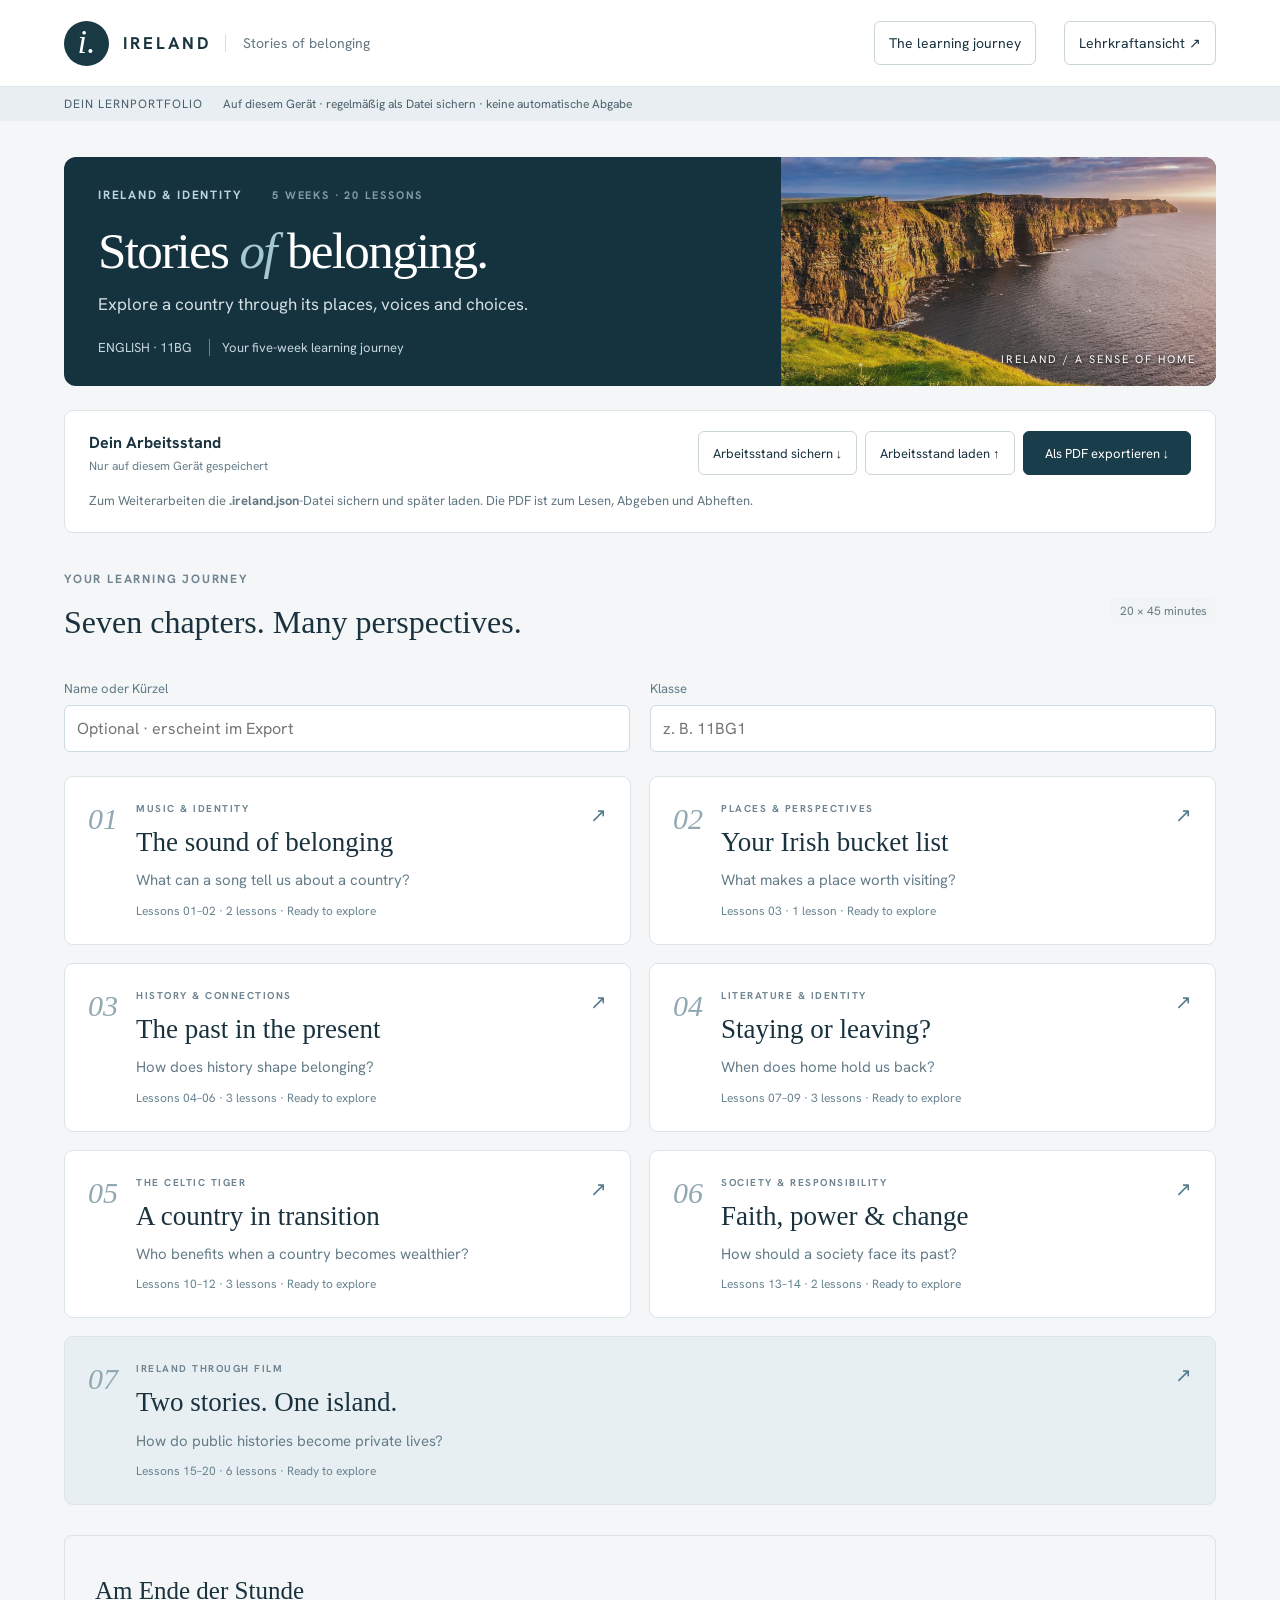
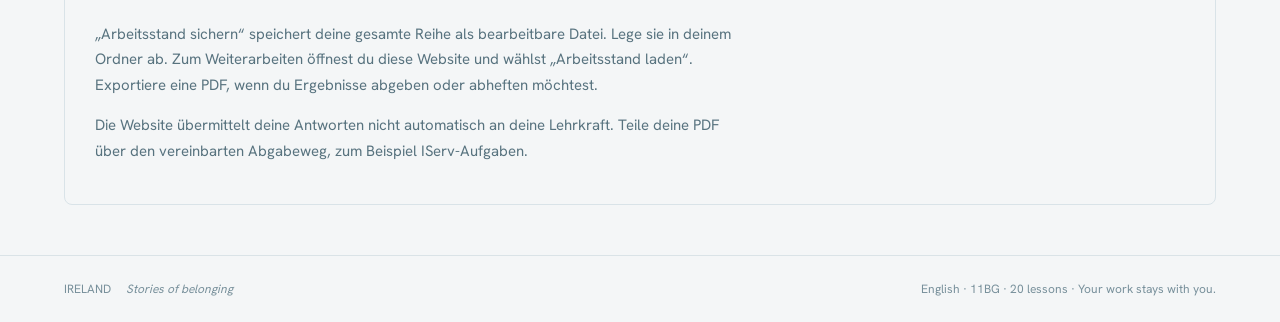
==== index.html @ 22796665 "Publish Ireland learning journey with seven chapters and portfolio export" ====
<!doctype html>
<html lang="en"><head><meta charset="utf-8"><meta name="viewport" content="width=device-width,initial-scale=1"><title>Ireland · Stories of belonging</title><meta name="description" content="A five-week English learning journey: Irish identity, history, literature and film."><link rel="icon" href="data:image/svg+xml,%3Csvg xmlns='http://www.w3.org/2000/svg' viewBox='0 0 40 40'%3E%3Crect width='40' height='40' rx='10' fill='%23142f3b'/%3E%3Ctext x='20' y='29' text-anchor='middle' font-size='29' fill='%23fff' font-family='Georgia'%3Ei%3C/text%3E%3C/svg%3E"><link rel="stylesheet" href="style.css"><link rel="stylesheet" href="course.css"></head><body>
<header><a class="brand" href="#overview" aria-label="Ireland course overview"><span class="brandmark">i.</span><strong>IRELAND</strong><span class="brand-sub">Stories of belonging</span></a><div class="header-right"><button id="overview-link" class="quiet">The learning journey</button><button id="role" class="quiet">Lehrkraftansicht ↗</button></div></header>
<div class="demo" lang="de">DEIN LERNPORTFOLIO <span>Auf diesem Gerät · regelmäßig als Datei sichern · keine automatische Abgabe</span></div>
<main id="student">
 <section class="intro"><div class="intro-copy"><div class="eyebrow" id="chapter-theme">IRELAND & IDENTITY <span>5 WEEKS · 20 LESSONS</span></div><h1 id="chapter-title">Stories <i>of</i> belonging.</h1><p id="chapter-intro">Explore a country through its places, voices and choices.</p><div class="meta" id="chapter-meta">ENGLISH · 11BG <span>Your five-week learning journey</span></div></div><div class="landscape" role="img" aria-label="Irish cliffs above the Atlantic Ocean"><span>IRELAND / A SENSE OF HOME</span></div></section>
 <section class="portfolio-bar" aria-label="Save and load your work" lang="de"><div><strong>Dein Arbeitsstand</strong><small id="save-status" role="status">Nur auf diesem Gerät gespeichert</small></div><div class="file-actions"><button class="quiet" id="save-work">Arbeitsstand sichern ↓</button><button class="quiet" id="load-work">Arbeitsstand laden ↑</button><button class="primary" id="export-pdf">Als PDF exportieren ↓</button></div><p>Zum Weiterarbeiten die <b>.ireland.json</b>-Datei sichern und später laden. Die PDF ist zum Lesen, Abgeben und Abheften.</p><div id="file-result" role="status" hidden></div></section>
 <div id="overview"></div>
 <div id="lesson" hidden><nav class="steps" aria-label="Learning steps"></nav>
 <div class="input-toolbar"><button class="back-link" id="back-overview">← All chapters</button><button id="pencil-mode" class="quiet" aria-pressed="false" aria-controls="pencil-guide">✎ Apple Pencil</button></div>
 <details id="pencil-guide" class="pencil-guide" lang="de" hidden><summary>Mit dem Apple Pencil schreiben</summary><p>Die Schreibfelder sind jetzt größer. Aktiviere auf deinem iPad unter <b>Einstellungen → Apple Pencil → Kritzeln</b> die Handschrifterkennung und schreibe direkt in ein Textfeld. Das iPad wandelt deine Handschrift in Text um. Kontrolliere erkannte Wörter vor dem Export.</p><p>Du brauchst ein kompatibles iPad und einen unterstützten Stift. Die Website kann „Kritzeln“ nicht selbst einschalten; die Tastatur bleibt nutzbar.</p><a href="https://support.apple.com/de-de/guide/ipad/ipad355ab2a7/ipados" target="_blank" rel="noopener">Apples Anleitung öffnen ↗</a></details>
 <div class="workspace"><article id="content"></article><aside id="companion"></aside></div></div>
</main>
<main id="teacher" hidden></main>
<dialog id="import-dialog" lang="de" aria-labelledby="import-title"><h2 id="import-title">Arbeitsstand laden</h2><div id="import-preview"></div><p>Das Laden ersetzt die aktuell geöffneten Antworten der gesamten Reihe. Sichere deinen bisherigen Stand vorher, wenn du ihn behalten möchtest.</p><div class="dialog-actions"><button class="quiet" id="before-import">Bisherigen Stand sichern</button><button class="quiet" id="cancel-import">Abbrechen</button><button class="primary" id="confirm-import">Diesen Stand laden</button></div></dialog>
<dialog id="pdf-dialog" lang="de" aria-labelledby="pdf-title"><h2 id="pdf-title">Dein Portfolio als PDF</h2><p>Die PDF enthält deine Antworten, Notizen und Rückmeldungen. Sie wird auf diesem Gerät erstellt.</p><label for="pdf-scope">Umfang</label><select id="pdf-scope"><option value="all">Gesamte Reihe</option><option value="current">Aktuelles Kapitel</option></select><p class="source">Auf dem iPad: PDF öffnen → Teilen → „In Dateien sichern“. Zum späteren Bearbeiten zusätzlich „Arbeitsstand sichern“ verwenden.</p><div class="dialog-actions"><button class="quiet" id="cancel-pdf">Abbrechen</button><button class="primary" id="create-pdf">PDF erstellen</button></div><p id="pdf-status" role="status"></p></dialog>
<input id="work-file" type="file" accept=".json,.ireland.json,application/json" hidden>
<footer><span>IRELAND <i>Stories of belonging</i></span><span>English · 11BG · 20 lessons · Your work stays with you.</span></footer><div class="toast" id="toast" role="status" hidden></div>
<script src="jspdf.umd.min.js"></script><script src="course.js"></script><script src="portfolio.js"></script><script src="app.js"></script>
</body></html>
---- style.css ----
@font-face{font-family:Hanken;src:url('hanken.woff2')}*{box-sizing:border-box}html{font-size:16px}body{margin:0;background:#f4f6f7;color:#19323e;font-family:Hanken,Arial,sans-serif}button,textarea{font:inherit}button,a{touch-action:manipulation}button{cursor:pointer}button:focus-visible,a:focus-visible,summary:focus-visible,textarea:focus-visible{outline:3px solid #cd8c37;outline-offset:4px}header{height:87px;display:flex;align-items:center;justify-content:space-between;padding:0 5%;background:white;border-bottom:1px solid #e1e6e8}.brand{display:flex;align-items:center;gap:14px;text-decoration:none;color:inherit}.brandmark{font:italic 34px Georgia;background:#193944;color:white;border-radius:50%;width:45px;height:45px;text-align:center;padding-top:2px}.brand strong{letter-spacing:3px;font-size:17px}.brand-sub{border-left:1px solid #d8dfe2;padding-left:17px;color:#637681;font-size:14px}.header-right{display:flex;align-items:center;gap:28px}.class,.eyebrow{font-size:12px;font-weight:700;letter-spacing:1.8px}.quiet{border:1px solid #cad6da;border-radius:6px;background:white;padding:10px 14px;font-size:14px;color:#19323e}.demo{padding:9px 5%;background:#e8eef1;color:#4a606c;font-size:12px;letter-spacing:1px}.demo span{letter-spacing:0;margin-left:16px}main{max-width:1440px;margin:auto;padding:36px 5% 50px}.intro{display:grid;grid-template-columns:1.65fr 1fr;background:#15333f;border-radius:12px;overflow:hidden;color:white}.intro-copy{padding:30px 34px}.eyebrow{color:#708591}.intro .eyebrow{color:#bdd4de}.eyebrow span{margin-left:25px;font-size:11px;opacity:.65}h1{font:normal clamp(36px,4vw,60px)/1.12 Georgia,serif;letter-spacing:-1.7px;margin:19px 0 14px}h1 i{color:#a4c8d0;font-weight:normal}.intro p{font-size:17px;color:#d4dfe3;margin:0 0 24px}.meta{font-size:13px;color:#c7d7dc;display:flex;gap:5px;flex-wrap:wrap}.meta span{border-left:1px solid #6a828b;margin-left:12px;padding-left:12px}.landscape{position:relative;background:linear-gradient(90deg,#15333f33,#07121b11),url('ireland.jpg') center/cover;min-height:215px}.landscape span{position:absolute;bottom:20px;right:20px;font-size:11px;letter-spacing:2px;color:white;text-shadow:0 1px 4px black}.steps{display:flex;border-bottom:1px solid #d8e1e5;margin:30px 0 28px;gap:10px}.steps button{flex:1;text-align:left;border:0;background:transparent;padding:14px 8px 19px;color:#627682;font-size:15px;border-bottom:3px solid transparent}.steps button span{display:inline-flex;align-items:center;justify-content:center;border:1px solid #d0dce1;border-radius:50%;width:29px;height:29px;margin-right:9px;font-size:12px}.steps button[aria-current]{color:#183c4a;border-bottom-color:#183c4a;font-weight:700}.steps button[aria-current] span{background:#183c4a;color:white;border-color:#183c4a}.workspace{display:grid;grid-template-columns:minmax(0,1fr) 280px;gap:34px}article#content{background:white;border:1px solid #e1e6e8;border-radius:9px;padding:32px 42px;min-height:530px}.content-top{display:flex;justify-content:space-between;align-items:center;gap:15px}.content-top .eyebrow{font-size:11px}.tag{font-size:12px;color:#6a7a83;background:#f0f4f5;padding:5px 9px;border-radius:4px}h2{font:normal 30px/1.25 Georgia;margin:14px 0}h3{font:normal 22px/1.3 Georgia}.lead{color:#5a6f7a;line-height:1.65;margin:10px 0 25px;font-size:16px}.story{border-top:1px solid #e5ebed;padding-top:10px;counter-reset:para}.story p{font:18px/1.95 Georgia;color:#34434a;position:relative;margin:19px 0;padding-left:28px}.story p:before{counter-increment:para;content:counter(para);position:absolute;left:0;top:4px;font:11px Hanken,Arial;color:#90a0a7}.story p:first-child:first-letter{font-size:42px;float:left;line-height:1.2;margin-right:4px}.source{font-size:12px;color:#70828b;line-height:1.6}.actions{margin-top:28px;border-top:1px solid #e0e8eb;padding-top:22px;display:flex;justify-content:space-between;gap:16px;align-items:center}.primary{background:#193d4a;color:white;border:1px solid #193d4a;padding:12px 21px;border-radius:6px;font-size:14px}.primary:hover{background:#285363}.secondary{padding:12px 18px;border:1px solid #cbd7dc;background:white;border-radius:6px;color:#294957;font-size:14px}.actions small{font-size:12px;color:#73848d}.aside-heading{font-size:11px;letter-spacing:2px;display:flex;justify-content:space-between;padding:3px 0 18px;color:#65808b}.aside-heading span{font-size:19px}aside section{padding:19px 0;border-top:1px solid #d7e0e5}aside h2{font-size:28px;line-height:1.3}aside p{color:#667a85;font-size:14px;line-height:1.7}details{border-top:1px solid #d7e0e5;padding:17px 0}summary{cursor:pointer;font-size:15px;font-weight:600}dl{font-size:14px}dt{margin-top:17px;color:#294c59}dd{margin:5px 0;color:#6b7c86;line-height:1.5}.note label{font:20px Georgia}.note textarea{margin-top:14px;height:125px;background:#edf1f3;border:1px solid #d9e1e5;padding:12px;font-size:14px;width:100%;border-radius:5px;resize:vertical}.note small{font-size:12px;color:#6d808b;display:block;margin-top:8px}textarea{color:#233f4c}textarea::placeholder{color:#7d8c95}footer{max-width:1440px;margin:auto;padding:25px 5%;border-top:1px solid #dae3e7;display:flex;justify-content:space-between;color:#78909b;font-size:12px;gap:20px}footer i{margin-left:12px}.dilemma{display:grid;grid-template-columns:1fr 1fr;gap:20px}.field label{font-size:15px;display:block;font-weight:600;margin-bottom:10px}.field textarea{width:100%;min-height:150px;border:1px solid #ced9df;border-radius:6px;padding:15px;line-height:1.6;resize:vertical}.field small{display:block;color:#647985;font-size:13px;margin:8px 0 22px}.field.full{margin-top:24px}.writing{min-height:320px!important;font-family:Georgia!important;font-size:18px!important;line-height:1.9!important}.word-count{text-align:right;color:#6d7e88;font-size:12px;margin-top:8px}.prompt{background:#eef3f5;border-left:3px solid #829da8;padding:14px 18px;font-size:15px;line-height:1.7;margin:22px 0}.check{display:flex;gap:12px;margin:18px 0;font-size:16px;line-height:1.5}.check input{width:19px;height:19px;accent-color:#254d5d}.review-text{white-space:pre-wrap;font:17px/1.8 Georgia;background:#f4f6f7;padding:20px;border-radius:6px;max-height:360px;overflow:auto}.success{background:#e5f0ed;padding:17px;border-radius:6px;color:#24574e;line-height:1.6}.teacher-heading{display:flex;align-items:center;justify-content:space-between;gap:24px;margin:20px 0 36px}.teacher-heading h1{font-size:42px}.teacher-heading p{color:#607985}.teacher-layout{display:grid;grid-template-columns:290px 1fr;gap:30px}.submissions h2{font-size:24px}.submissions h2 span{font:12px Hanken;display:block;margin-top:8px;color:#748b95}.submission{display:block;width:100%;text-align:left;padding:20px;margin:12px 0;background:white;border:1px solid #dce4e8;border-radius:7px;color:#244652}.submission strong{display:block;font-size:16px}.submission span{display:block;font-size:13px;color:#74858c;margin-top:7px}.submission.selected{border:2px solid #345966;background:#edf3f5}.teacher-paper{background:white;border:1px solid #dce4e8;border-radius:9px;padding:32px}.toast{position:fixed;bottom:24px;left:50%;transform:translateX(-50%);padding:14px 22px;border-radius:7px;background:#183b48;color:white;box-shadow:0 5px 20px #0002;font-size:14px;z-index:3}.feedback{margin-top:20px;background:#e9f2ef;padding:18px;border-radius:6px}.feedback p{white-space:pre-wrap}.empty{padding:40px 0;color:#70838e;line-height:1.8}button:disabled{cursor:default;opacity:.5}[hidden]{display:none!important}@media(min-width:1500px){main{padding-left:60px;padding-right:60px}}@media(max-width:1050px){.brand-sub{display:none}.workspace{grid-template-columns:minmax(0,1fr) 230px;gap:20px}article#content{padding:25px}.steps button{font-size:13px}.intro-copy{padding:25px}.meta span{display:none}}@media(max-width:760px){header{height:74px;padding:0 5%;gap:10px}.class{display:none}.quiet{font-size:12px;padding:9px}.brand{gap:9px}.brand strong{font-size:14px}.demo{font-size:10px;line-height:1.7}.demo span{display:block;margin:0}main{padding-top:22px}.intro{grid-template-columns:1fr}.intro-copy{padding:24px}.intro h1{font-size:39px}.intro .eyebrow span{display:none}.landscape{min-height:100px;background-position:center 40%}.landscape span{font-size:10px;bottom:12px}.steps{display:grid;grid-template-columns:1fr 1fr;gap:0;margin-top:16px}.steps button{padding:12px 3px;font-size:13px}.workspace,.teacher-layout{grid-template-columns:1fr}.workspace aside{display:grid;grid-template-columns:1fr;gap:0}.story p{font-size:17px;padding-left:20px}article#content{padding:22px 19px}.dilemma{grid-template-columns:1fr}.actions{flex-wrap:wrap}.teacher-heading{display:block}.teacher-heading h1{font-size:34px}.teacher-heading button{margin-top:15px}.teacher-paper{padding:22px}footer{flex-direction:column;line-height:1.6}.eyebrow{font-size:11px}h2{font-size:27px}}

/* Tablet reading and native Apple Pencil text entry. */
.input-toolbar{display:flex;align-items:center;justify-content:space-between;gap:16px;margin:-8px 0 20px}.input-toolbar>span{font-size:11px;letter-spacing:1.8px;color:#708591}.input-toolbar button{min-height:44px;font-size:14px}.input-toolbar button[aria-pressed="true"]{background:#193d4a;color:white;border-color:#193d4a}.pencil-guide{padding:20px 24px;margin:0 0 24px;background:#e9f0f3;border:1px solid #cbdbe1;border-radius:8px;font-size:15px;line-height:1.65}.pencil-guide p{margin:8px 0;color:#4c6572}.pencil-guide a{color:#234e60;display:inline-block;min-height:44px;padding-top:10px}.pencil-mode .field textarea{min-height:250px;font-size:20px;line-height:1.9;padding:22px}.pencil-mode .field .writing{min-height:440px!important;font-size:21px!important;line-height:2!important}.pencil-mode .note textarea{min-height:210px;font-size:18px;line-height:1.8;padding:18px}textarea{scroll-margin-block:90px;max-width:100%;font-size:16px}.field textarea{font-size:16px}.note textarea{font-size:16px}.check{min-height:44px;align-items:center}.check input{flex-shrink:0}.quiet,.primary,.secondary,summary{min-height:44px}summary{display:list-item;padding:10px 0}details{padding:7px 0}.steps button{min-height:54px;font-size:14px}.workspace>*,.teacher-layout>*{min-width:0}.review-text, .story, .feedback{overflow-wrap:anywhere}
@media(min-width:761px) and (max-width:900px){.workspace{grid-template-columns:1fr}.workspace aside{display:grid;grid-template-columns:1fr 1fr;gap:0 28px}.aside-heading{grid-column:1/-1}article#content{padding:30px 36px}.intro{grid-template-columns:1.8fr 1fr}.intro h1{font-size:42px}.intro .eyebrow span{display:none}.teacher-layout{grid-template-columns:230px minmax(0,1fr);gap:20px}.teacher-paper{padding:24px}.teacher-heading h1{font-size:36px}.header-right{gap:14px}.class{font-size:11px}.steps button{padding-left:2px;padding-right:2px}.steps button span{margin-right:5px}}
@media(pointer:coarse){textarea{font-size:16px}.field textarea{min-height:190px}.note textarea{min-height:150px}.steps button{min-height:60px}.quiet,.primary,.secondary{padding-top:13px;padding-bottom:13px}}
@media(max-width:760px){.pencil-guide{padding:18px}.pencil-mode .field .writing{min-height:350px!important}.input-toolbar{margin-top:0}}
@media(prefers-reduced-motion:reduce){html{scroll-behavior:auto}}
---- course.css ----
.portfolio-bar{background:white;border:1px solid #dce4e8;border-radius:9px;padding:20px 24px;margin:24px 0;display:flex;flex-wrap:wrap;align-items:center;justify-content:space-between;gap:15px}.portfolio-bar strong{font-size:16px}.portfolio-bar small{display:block;color:#667e89;font-size:12px;margin-top:5px}.portfolio-bar p{flex-basis:100%;font-size:13px;color:#617681;margin:0;line-height:1.65}.file-actions{display:flex;gap:8px;flex-wrap:wrap}.file-actions button{font-size:13px}.overview-heading{display:flex;justify-content:space-between;align-items:center;margin:34px 0 20px;gap:16px}.overview-heading h2{font-size:32px}.chapter-grid{display:grid;grid-template-columns:1fr 1fr;gap:18px}.chapter-card{display:flex;align-items:flex-start;gap:18px;text-align:left;padding:25px 23px;background:white;border:1px solid #dbe4e8;border-radius:9px;color:#19323e;transition:border-color .2s,transform .2s}.chapter-card:hover{border-color:#608694;transform:translateY(-2px)}.chapter-card:last-child{grid-column:1/-1;background:#e8eff2}.chapter-number{font:italic 30px Georgia;color:#91a8b2}.card-content{display:flex;flex-direction:column;gap:11px;flex:1}.card-content .eyebrow{font-size:10px;letter-spacing:1.5px}.card-content strong{font:27px/1.2 Georgia}.card-content>span:not(.eyebrow){font-size:15px;color:#657d89;line-height:1.5}.card-content small{font-size:12px;color:#688390}.card-arrow{font-size:20px;color:#557b8c}.profile-fields{display:flex;gap:20px;margin:24px 0}.profile-fields label{display:block;flex:1;font-size:13px;color:#607b86}.profile-fields input{display:block;width:100%;margin-top:8px;padding:12px;border:1px solid #cddce2;border-radius:6px;background:#fff;color:#294652;font:16px Hanken,Arial}.end-of-lesson{margin-top:30px;padding:25px 30px;border:1px solid #d9e3e8;border-radius:8px}.end-of-lesson h2{font-size:25px}.end-of-lesson p{font-size:15px;line-height:1.7;color:#58737f;max-width:80ch}.back-link{border:0;background:transparent;color:#3e687b;padding:12px 0;min-height:44px;font-size:14px}.material-links{display:flex;flex-direction:column;gap:6px;margin:12px 0}.material-links a{color:#355e72;font-size:14px;line-height:1.6;padding:8px 0;overflow-wrap:anywhere;text-underline-offset:4px}.select-label{display:block;font-size:15px;margin:12px 0}select{font:16px Hanken,Arial;background:white;border:1px solid #cbd9df;color:#19323e;padding:12px;border-radius:6px;max-width:100%}.answers-review{margin-bottom:24px}.teacher-notice{padding:24px;border:1px solid #d4e0e5;background:#eaf0f3;border-radius:8px;font-size:15px;line-height:1.7}.teacher-notice button{margin-right:10px}.week-strip{display:grid;grid-template-columns:repeat(5,1fr);gap:12px;margin:24px 0}.week-strip>div{background:white;border:1px solid #dbe3e7;padding:16px;border-radius:7px}.week-strip span{display:block;font-size:13px;line-height:1.6;margin-top:9px;color:#66808b}.teacher-unit{margin:15px 0;background:white;border:1px solid #dce5e9;border-radius:8px;padding:20px 25px}.teacher-unit summary{font:23px/1.5 Georgia}.teacher-unit summary span{font:14px Hanken;margin-right:12px;color:#72909b}.teacher-unit summary small{font:12px Hanken;float:right;color:#71909a;margin-top:8px}.teacher-unit h4{font-weight:600;font-size:15px;margin-top:25px}.teacher-unit .review-text{max-height:250px}dialog{color:#19323e;border:1px solid #c9d8df;border-radius:12px;padding:30px;max-width:620px;width:calc(100% - 32px);max-height:85dvh;overflow:auto;box-shadow:0 20px 80px #10263033}dialog::backdrop{background:#10263177}dialog h2{margin-top:0}dialog p{line-height:1.7;font-size:15px}dialog label{display:block;margin:20px 0 10px}.dialog-actions{display:flex;gap:10px;justify-content:flex-end;flex-wrap:wrap;margin-top:24px}#file-result{width:100%;font-size:14px;line-height:1.8;color:#355d6d}#file-result a{color:#214b60;margin:0 8px;text-underline-offset:4px}#file-result button{margin-left:10px}#pdf-status{color:#815027}#content .field:first-child{margin-top:0}.content-top .tag{max-width:50%;text-align:right}a:focus-visible,input:focus-visible,select:focus-visible{outline:3px solid #bd8a4c;outline-offset:3px}.toast{max-width:calc(100vw - 28px);width:max-content;line-height:1.5}header .quiet{white-space:nowrap}
@media(max-width:1050px){.brand-sub{display:none}.portfolio-bar{padding:18px}.file-actions{width:100%}.week-strip{grid-template-columns:repeat(3,1fr)}}
@media(max-width:760px){.chapter-grid{grid-template-columns:1fr}.chapter-card:last-child{grid-column:auto}.chapter-card{padding:22px 18px}.card-content strong{font-size:25px}.overview-heading{align-items:flex-start}.overview-heading h2{font-size:28px}.overview-heading .tag{display:none}.profile-fields{flex-direction:column;gap:14px}.file-actions button{flex:1 1 auto}.week-strip{grid-template-columns:1fr 1fr}.header-right{gap:6px}header .quiet{font-size:11px;padding:10px 8px}#overview-link{max-width:90px;white-space:normal}.brand strong{letter-spacing:1px;font-size:12px}.brandmark{width:36px;height:36px;font-size:28px}header{padding:0 4%}.teacher-unit{padding:15px}.teacher-unit summary{font-size:21px}.teacher-unit summary small{float:none;display:block;margin-left:0}.end-of-lesson{padding:18px}.content-top .tag{display:none}.portfolio-bar p{font-size:12px}}
@media(prefers-reduced-motion:reduce){.chapter-card{transition:none}.chapter-card:hover{transform:none}}
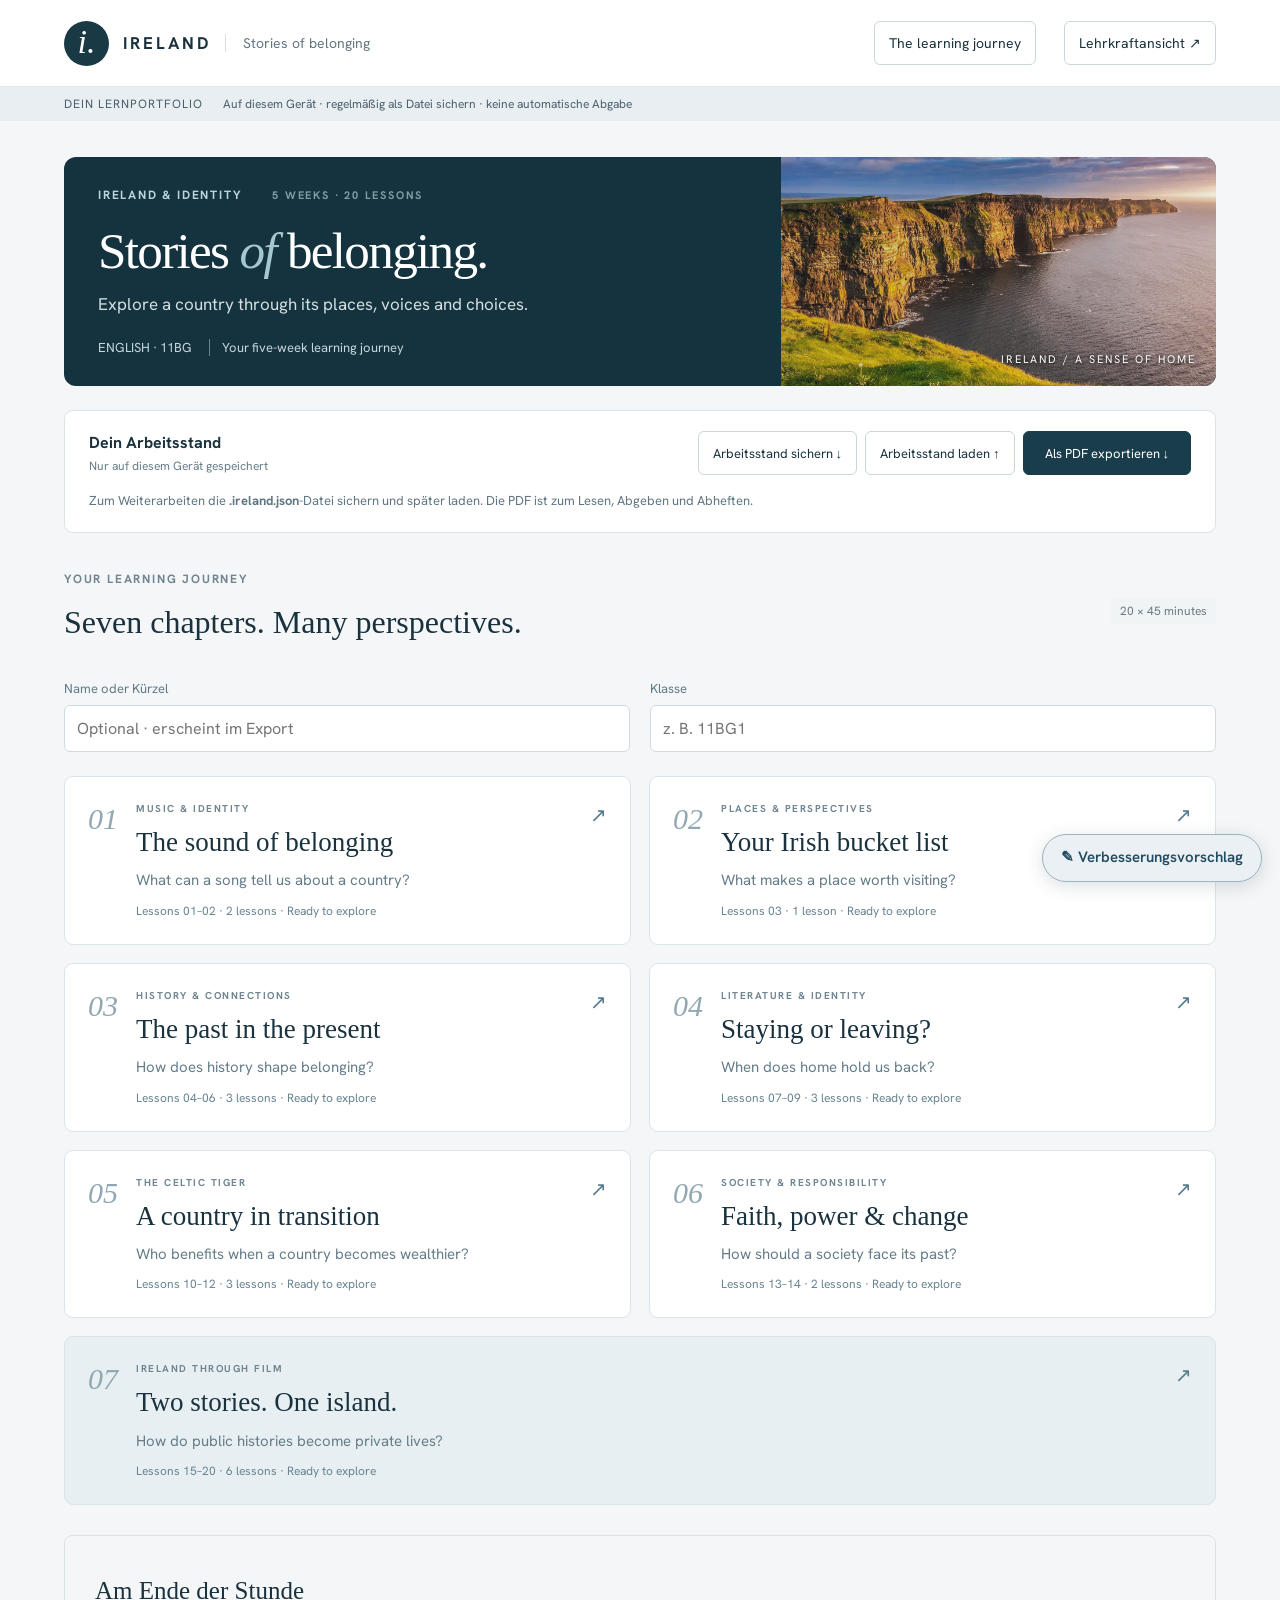
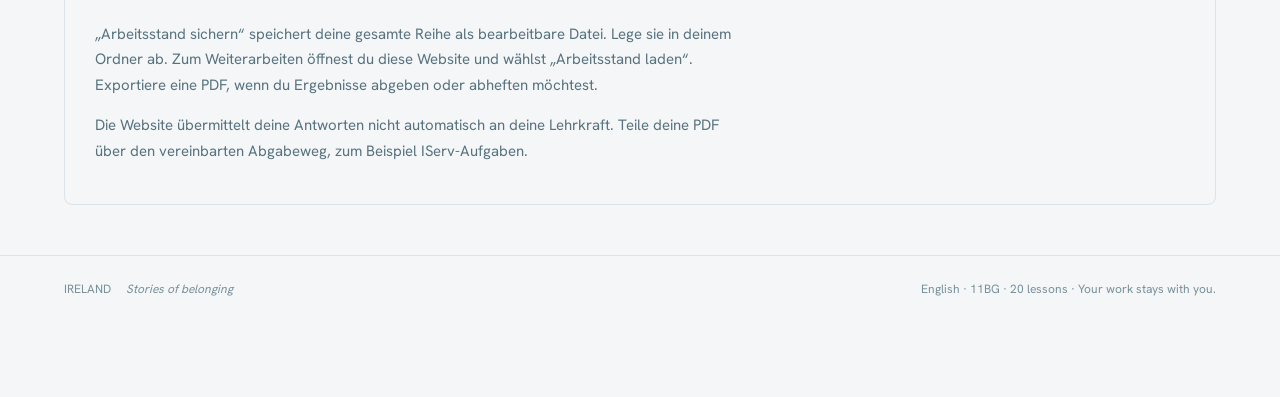
==== commit 46e77f0e: "Keep task instructions above response fields and enable named website suggestions" ====
--- a/index.html
+++ b/index.html
@@ -1,5 +1,5 @@
 <!doctype html>
-<html lang="en"><head><meta charset="utf-8"><meta name="viewport" content="width=device-width,initial-scale=1"><title>Ireland · Stories of belonging</title><meta name="description" content="A five-week English learning journey: Irish identity, history, literature and film."><link rel="icon" href="data:image/svg+xml,%3Csvg xmlns='http://www.w3.org/2000/svg' viewBox='0 0 40 40'%3E%3Crect width='40' height='40' rx='10' fill='%23142f3b'/%3E%3Ctext x='20' y='29' text-anchor='middle' font-size='29' fill='%23fff' font-family='Georgia'%3Ei%3C/text%3E%3C/svg%3E"><link rel="stylesheet" href="style.css"><link rel="stylesheet" href="course.css"></head><body>
+<html lang="en"><head><meta charset="utf-8"><meta name="viewport" content="width=device-width,initial-scale=1"><title>Ireland · Stories of belonging</title><meta name="description" content="A five-week English learning journey: Irish identity, history, literature and film."><link rel="icon" href="data:image/svg+xml,%3Csvg xmlns='http://www.w3.org/2000/svg' viewBox='0 0 40 40'%3E%3Crect width='40' height='40' rx='10' fill='%23142f3b'/%3E%3Ctext x='20' y='29' text-anchor='middle' font-size='29' fill='%23fff' font-family='Georgia'%3Ei%3C/text%3E%3C/svg%3E"><link rel="stylesheet" href="style.css"><link rel="stylesheet" href="course.css?v=20261109-1"><link rel="stylesheet" href="suggestions.css?v=20261109-1"></head><body>
 <header><a class="brand" href="#overview" aria-label="Ireland course overview"><span class="brandmark">i.</span><strong>IRELAND</strong><span class="brand-sub">Stories of belonging</span></a><div class="header-right"><button id="overview-link" class="quiet">The learning journey</button><button id="role" class="quiet">Lehrkraftansicht ↗</button></div></header>
 <div class="demo" lang="de">DEIN LERNPORTFOLIO <span>Auf diesem Gerät · regelmäßig als Datei sichern · keine automatische Abgabe</span></div>
 <main id="student">
@@ -16,5 +16,5 @@
 <dialog id="pdf-dialog" lang="de" aria-labelledby="pdf-title"><h2 id="pdf-title">Dein Portfolio als PDF</h2><p>Die PDF enthält deine Antworten, Notizen und Rückmeldungen. Sie wird auf diesem Gerät erstellt.</p><label for="pdf-scope">Umfang</label><select id="pdf-scope"><option value="all">Gesamte Reihe</option><option value="current">Aktuelles Kapitel</option></select><p class="source">Auf dem iPad: PDF öffnen → Teilen → „In Dateien sichern“. Zum späteren Bearbeiten zusätzlich „Arbeitsstand sichern“ verwenden.</p><div class="dialog-actions"><button class="quiet" id="cancel-pdf">Abbrechen</button><button class="primary" id="create-pdf">PDF erstellen</button></div><p id="pdf-status" role="status"></p></dialog>
 <input id="work-file" type="file" accept=".json,.ireland.json,application/json" hidden>
 <footer><span>IRELAND <i>Stories of belonging</i></span><span>English · 11BG · 20 lessons · Your work stays with you.</span></footer><div class="toast" id="toast" role="status" hidden></div>
-<script src="jspdf.umd.min.js"></script><script src="course.js"></script><script src="portfolio.js"></script><script src="app.js"></script>
-</body></html>
+<script src="jspdf.umd.min.js"></script><script src="course.js"></script><script src="portfolio.js"></script><script src="app.js?v=20261109-1"></script>
+<script src="suggestions.js?v=20261109-1"></script></body></html>
--- a/course.css
+++ b/course.css
@@ -2,3 +2,5 @@
 @media(max-width:1050px){.brand-sub{display:none}.portfolio-bar{padding:18px}.file-actions{width:100%}.week-strip{grid-template-columns:repeat(3,1fr)}}
 @media(max-width:760px){.chapter-grid{grid-template-columns:1fr}.chapter-card:last-child{grid-column:auto}.chapter-card{padding:22px 18px}.card-content strong{font-size:25px}.overview-heading{align-items:flex-start}.overview-heading h2{font-size:28px}.overview-heading .tag{display:none}.profile-fields{flex-direction:column;gap:14px}.file-actions button{flex:1 1 auto}.week-strip{grid-template-columns:1fr 1fr}.header-right{gap:6px}header .quiet{font-size:11px;padding:10px 8px}#overview-link{max-width:90px;white-space:normal}.brand strong{letter-spacing:1px;font-size:12px}.brandmark{width:36px;height:36px;font-size:28px}header{padding:0 4%}.teacher-unit{padding:15px}.teacher-unit summary{font-size:21px}.teacher-unit summary small{float:none;display:block;margin-left:0}.end-of-lesson{padding:18px}.content-top .tag{display:none}.portfolio-bar p{font-size:12px}}
 @media(prefers-reduced-motion:reduce){.chapter-card{transition:none}.chapter-card:hover{transform:none}}
+
+.field-instruction{margin:8px 0 12px;font-size:16px;line-height:1.65;color:#355967;white-space:pre-line;overflow-wrap:anywhere}
--- a/suggestions.css
+++ b/suggestions.css
@@ -0,0 +1,9 @@
+.suggestion-launch{position:fixed;right:max(18px,env(safe-area-inset-right));bottom:max(18px,env(safe-area-inset-bottom));z-index:60;border:1px solid #9ab4c0;background:#eaf0f3;color:#214b60;box-shadow:0 4px 18px #19323e26;border-radius:24px;padding:13px 18px;font:600 15px/1.3 Hanken,Arial,sans-serif;min-height:48px;cursor:pointer}
+.suggestion-launch:hover{background:#dce8ee}.suggestion-launch:focus-visible,#suggestion-dialog :focus-visible{outline:3px solid #214b60;outline-offset:3px}
+#suggestion-dialog{box-sizing:border-box;width:min(530px,calc(100vw - 24px));max-height:calc(100dvh - 32px);padding:24px;border:1px solid #b5cbd5;border-radius:18px;background:#f8fbfc;color:#19323e;overflow:auto}
+#suggestion-dialog::backdrop{background:#19323e70}#suggestion-dialog .suggestion-heading{display:flex;align-items:flex-start;gap:12px;justify-content:space-between}#suggestion-dialog h2{font-size:27px;margin:0;line-height:1.15}#suggestion-dialog .suggestion-close{background:transparent;border:0;color:#214b60;font-size:28px;min-width:44px;min-height:44px;cursor:pointer;padding:0}#suggestion-dialog p{font-size:16px;line-height:1.5;margin:12px 0}#suggestion-dialog label{display:block;font-size:16px;font-weight:600;margin:16px 0 7px}#suggestion-dialog textarea,#suggestion-dialog input{box-sizing:border-box;width:100%;border:1px solid #91acb9;border-radius:8px;background:white;padding:12px;font:17px/1.5 Hanken,Arial,sans-serif;color:#19323e}#suggestion-dialog textarea{min-height:150px;resize:vertical}#suggestion-dialog small{display:block;text-align:right;font-size:13px}#suggestion-dialog .suggestion-privacy{font-size:13px;color:#526e7b}#suggestion-dialog .suggestion-context{font-size:13px;background:#eaf0f3;padding:8px 10px;border-radius:6px;overflow-wrap:anywhere}#suggestion-dialog .suggestion-send{background:#214b60;color:white;border:0;border-radius:8px;padding:13px 18px;font:600 16px Hanken,Arial;cursor:pointer;min-height:46px}#suggestion-dialog .suggestion-send:disabled{opacity:.6;cursor:wait}#suggestion-dialog .suggestion-status{font-size:15px;font-weight:600}#suggestion-dialog .suggestion-teacher{font-size:13px;color:#214b60;display:inline-block;margin-top:8px}
+body{padding-bottom:75px}.suggestion-admin{max-width:850px;margin:auto;padding:35px 24px 100px}.suggestion-admin input{font-size:17px;padding:12px;border:1px solid #91acb9;border-radius:8px;width:min(100%,400px);box-sizing:border-box}.suggestion-admin label{display:block;margin:16px 0 8px}.suggestion-admin button{margin:12px 8px 12px 0}.suggestion-admin pre{font:15px/1.6 Hanken,Arial,sans-serif;white-space:pre-wrap;overflow-wrap:anywhere;background:#f2f7f9;border:1px solid #b5cbd5;border-radius:12px;padding:22px}.suggestion-admin .admin-note{font-size:15px;line-height:1.6}.suggestion-admin h1{font-size:clamp(30px,5vw,45px)}
+@media(max-width:600px){.suggestion-launch{right:12px;bottom:max(12px,env(safe-area-inset-bottom));font-size:13px;padding:12px 15px}#suggestion-dialog{padding:19px}#suggestion-dialog h2{font-size:24px}}
+@media print{.suggestion-launch,#suggestion-dialog{display:none!important}body{padding-bottom:0}}
+
+#suggestion-dialog textarea{min-height:220px}#suggestion-dialog .suggestion-pencil,#suggestion-dialog .suggestion-draft-status{font-size:13px}.suggestion-admin button{min-height:48px}.suggestion-admin header{position:static}
